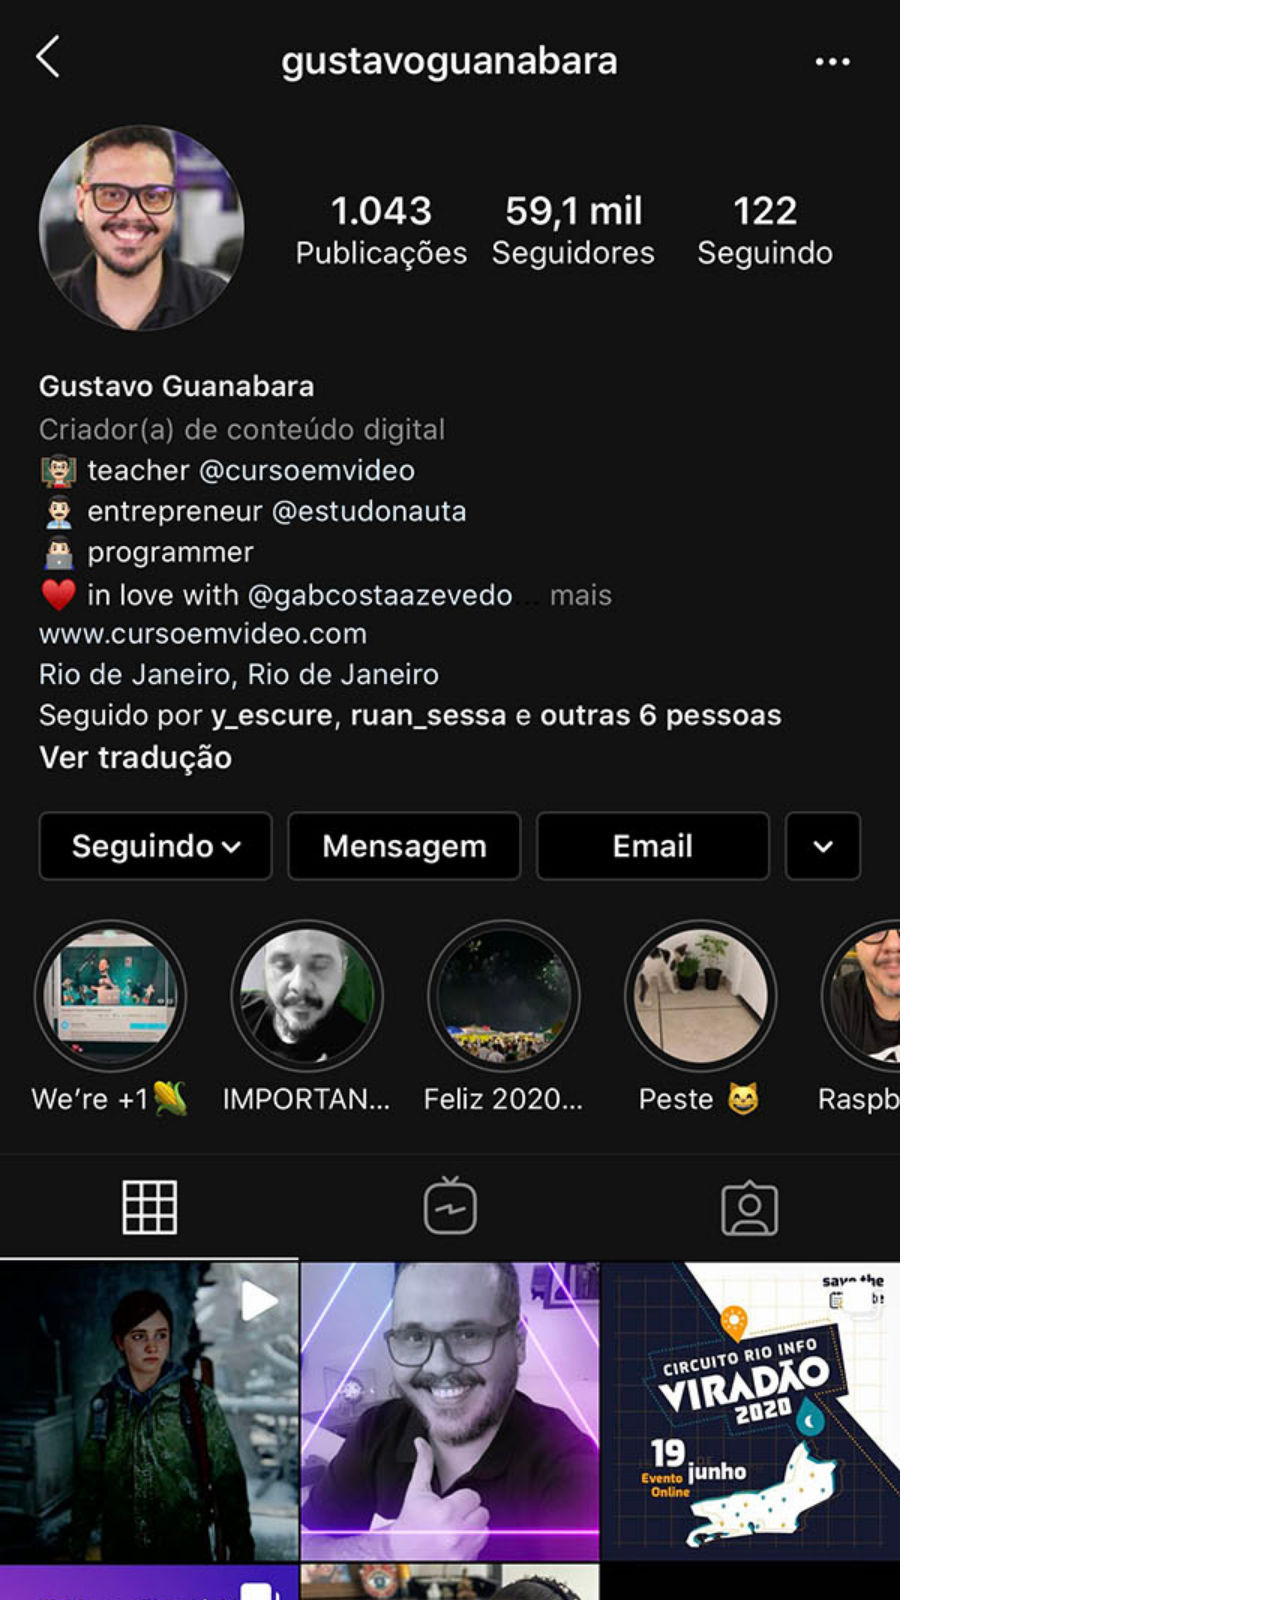
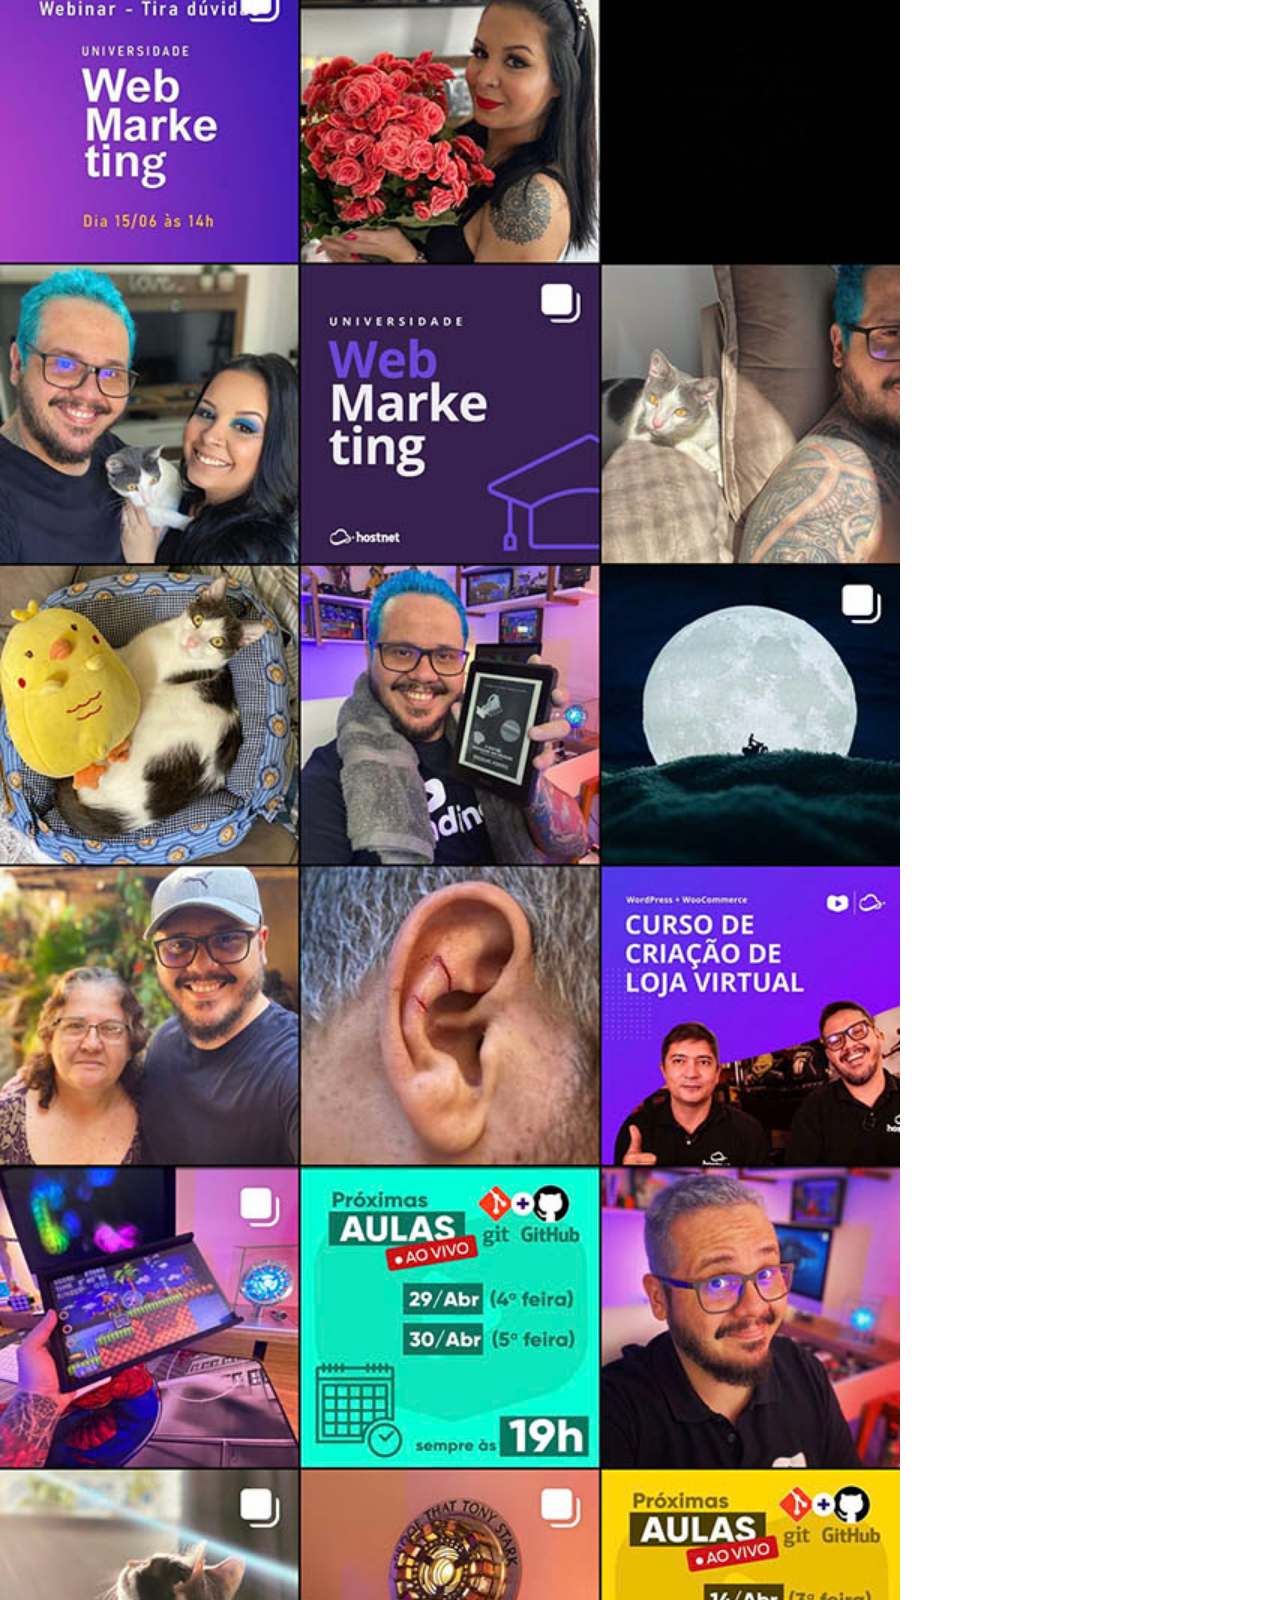
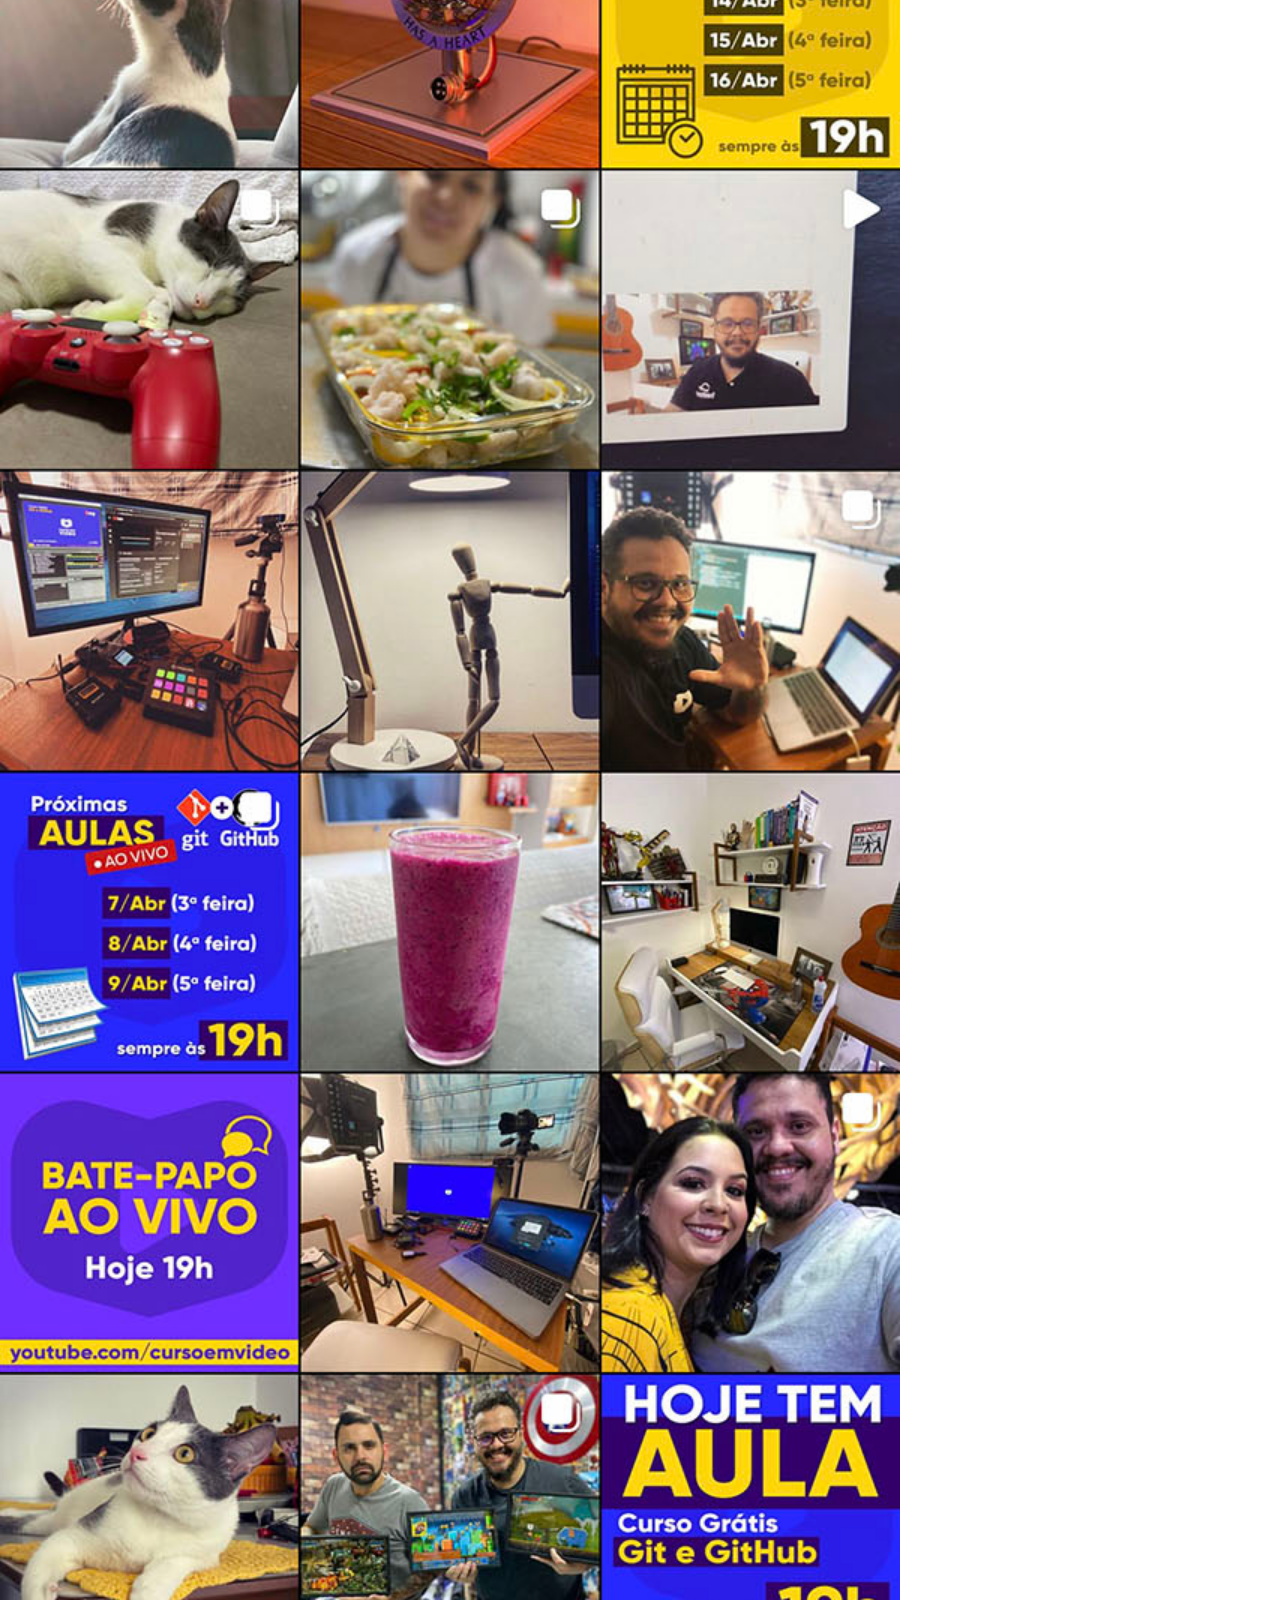
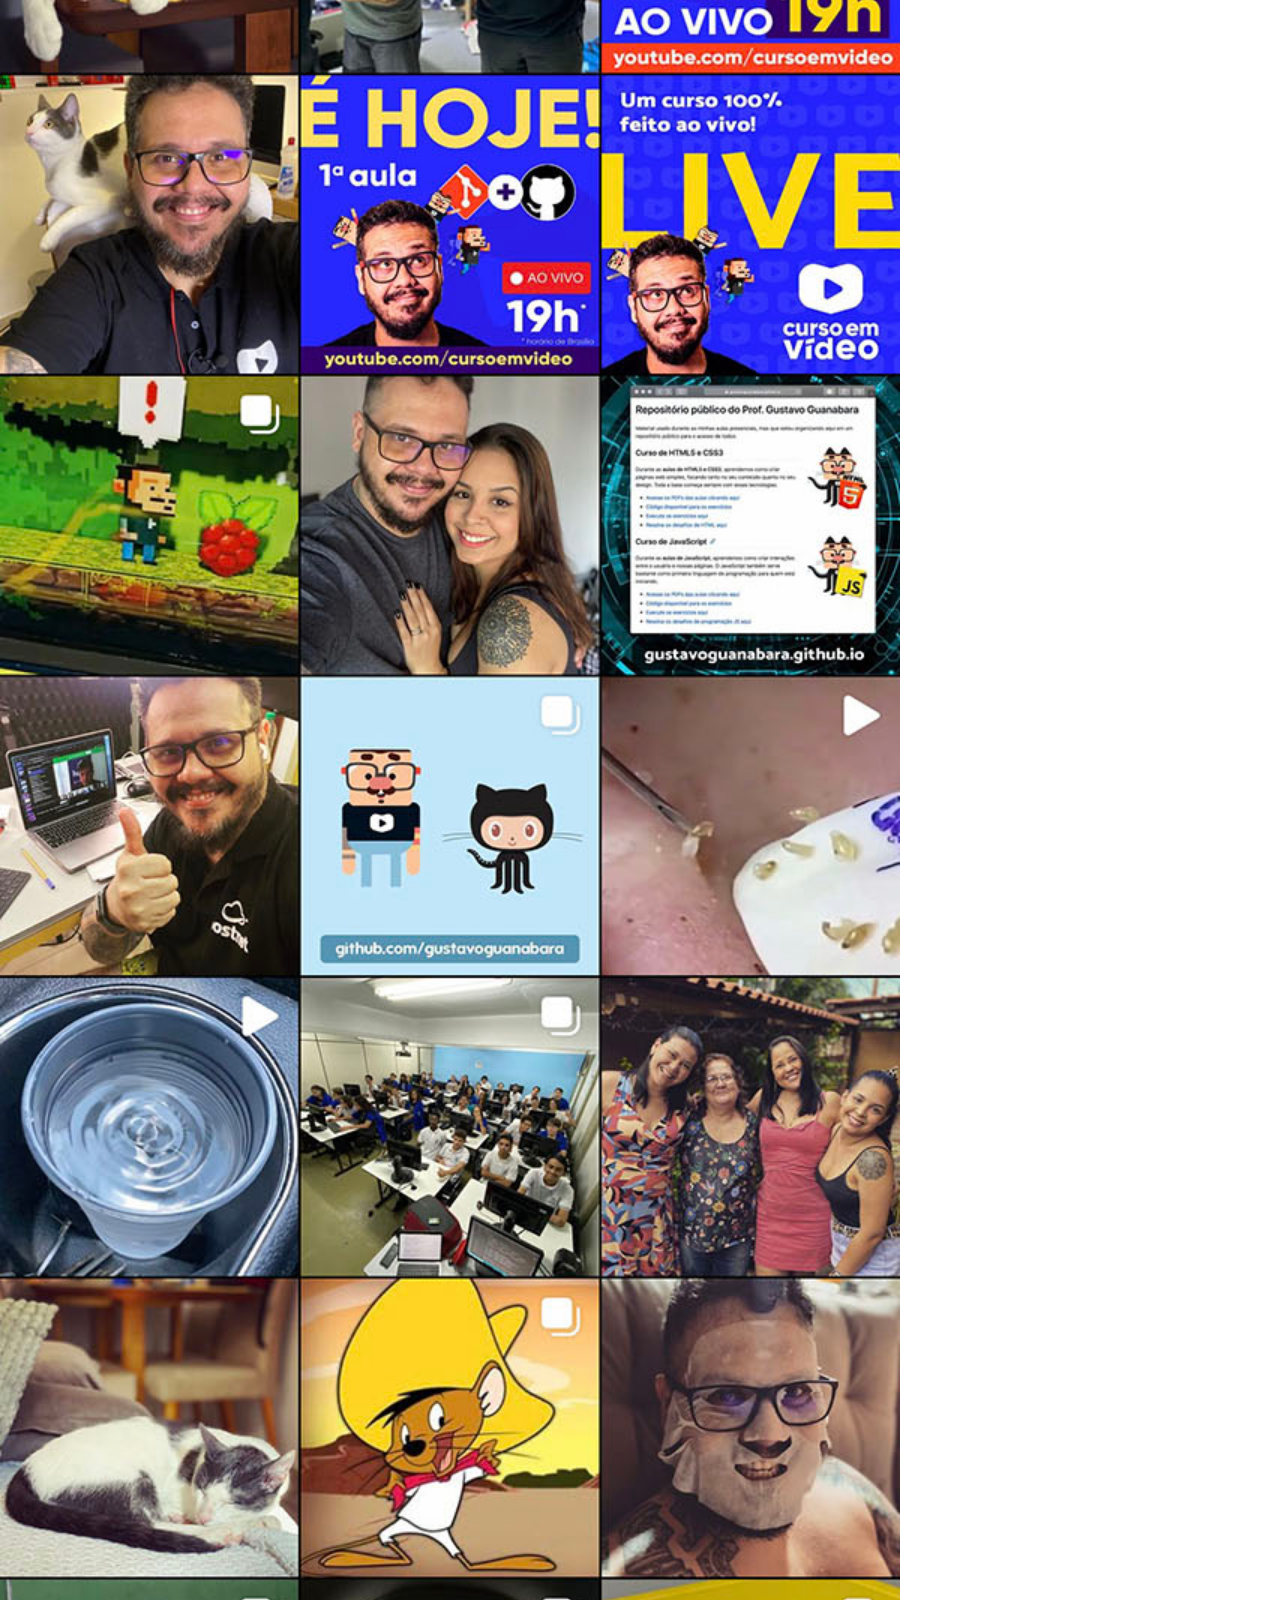
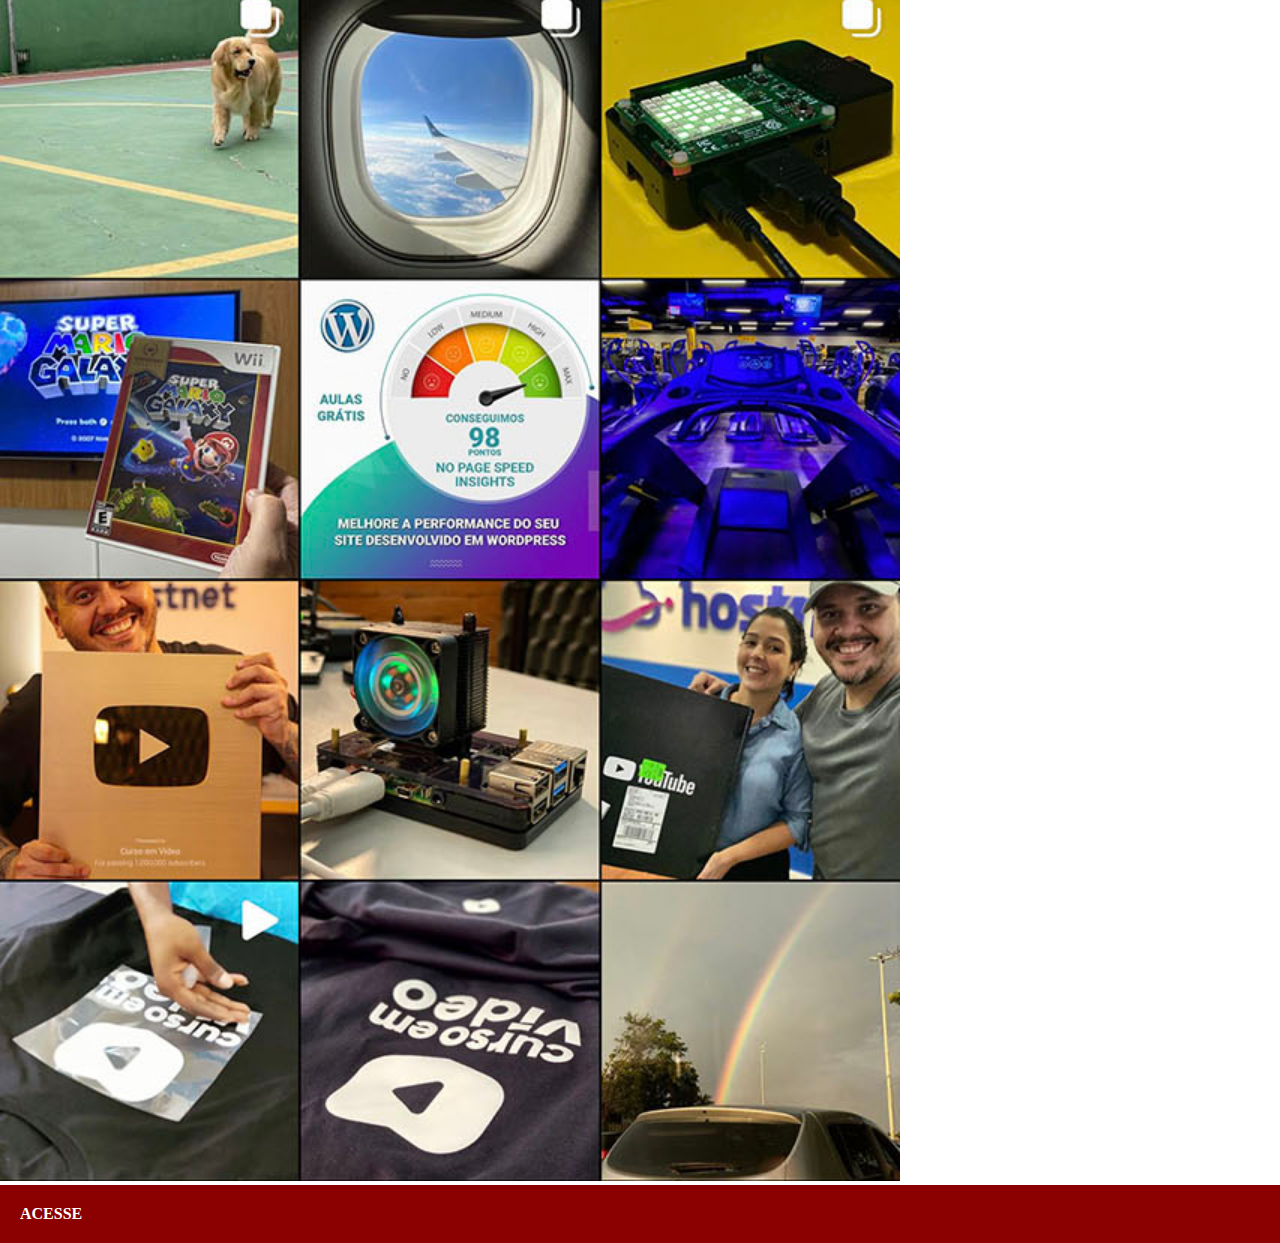
==== instagram.html @ 7c74e783 "Atualizando" ====
<!DOCTYPE html>
<html lang="pt-br">
<head>
    <meta charset="UTF-8">
    <meta name="viewport" content="width=device-width, initial-scale=1.0">
    <title>Instagram</title>
    <link rel="stylesheet" href="Estilos/social.css">
</head>
<body>
    <img src="./imagens/tela-instagram.jpg" alt="Instagram">
    <a href="https://www.instagram.com/leeoballarine/" target="_blank">ACESSE</a>
</body>
</html>
---- Estilos/social.css ----
@charset "UTF-8";
*{
    margin: 0px;
    padding: 0px;
   }
   ::-webkit-scrollbar{
    width: 0px;
    height: 0px;
   }
   img{
        width: 100vh;
   }
   a{
    display: block;
    background-color: darkred;
    color: white;
    padding: 20px;
    font-weight: bolder;
    text-decoration: none;
   }
   a:hover{
    background-color: red;

   }
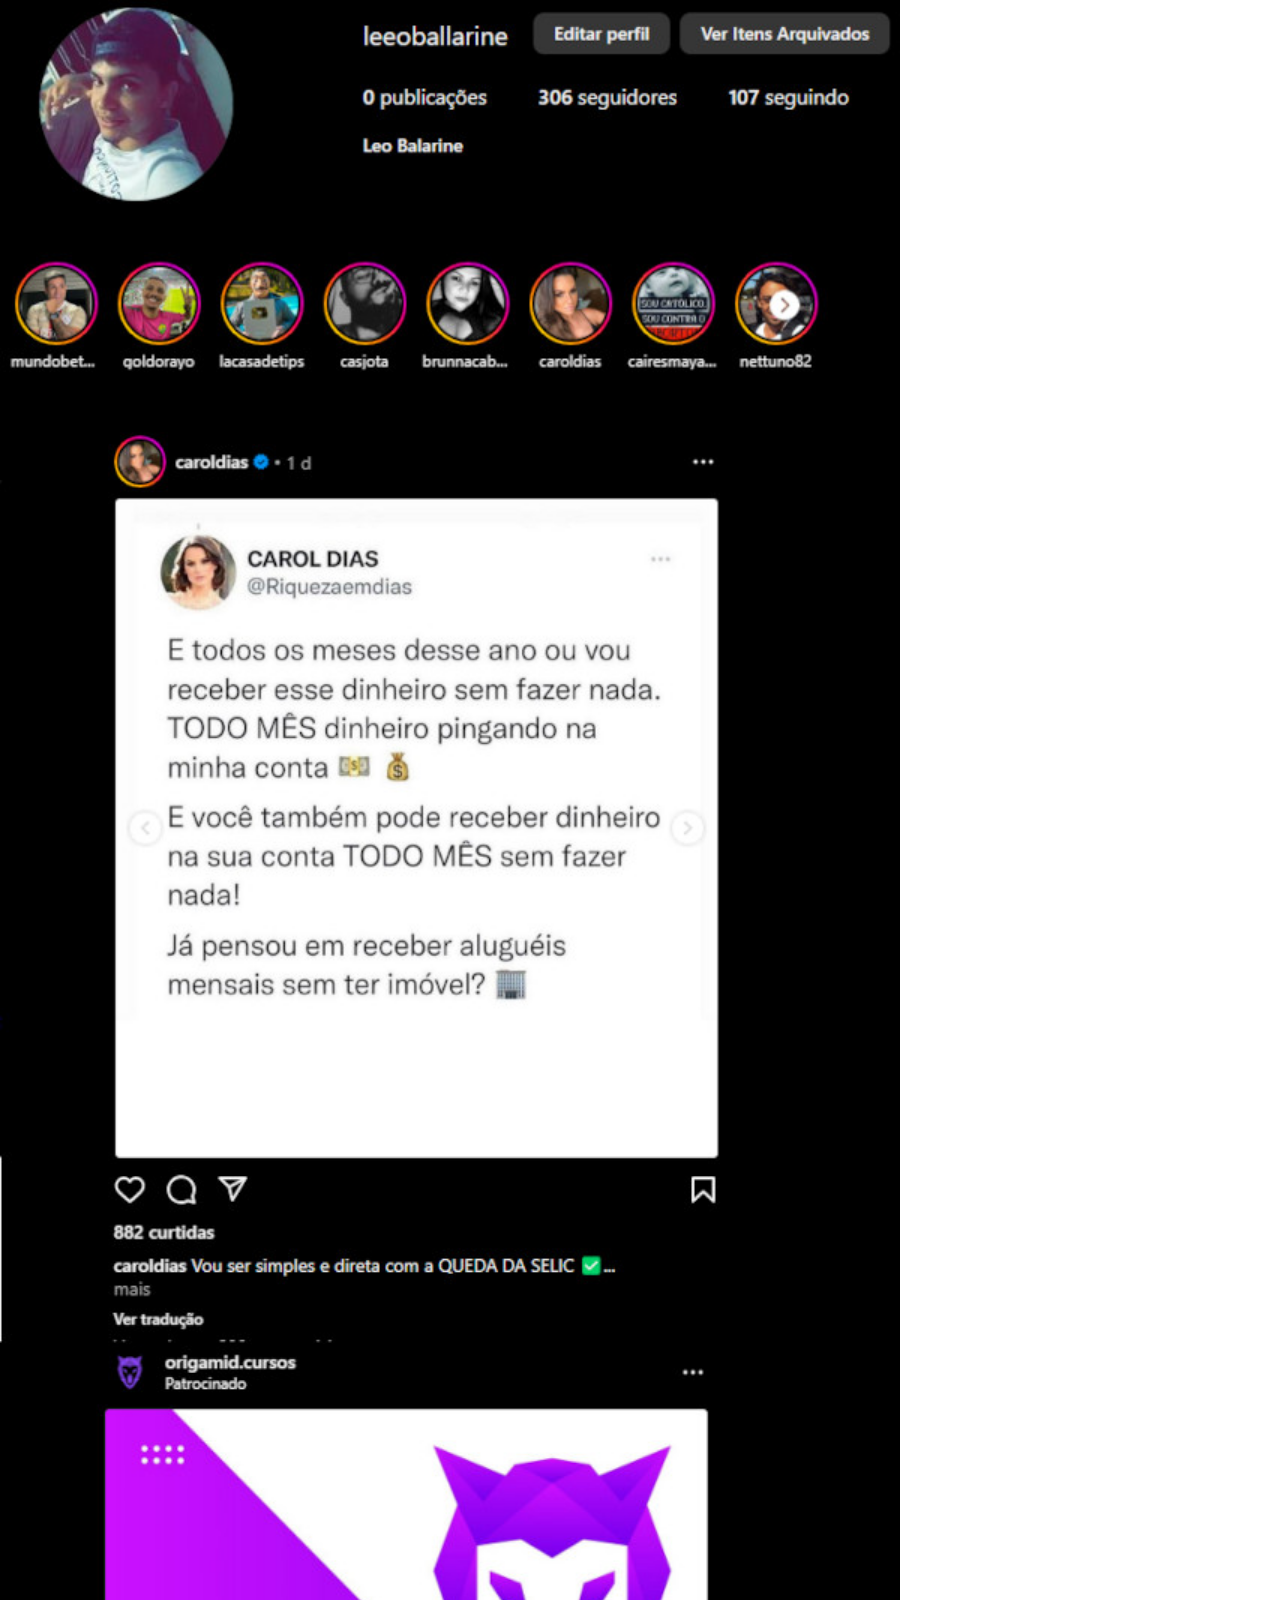
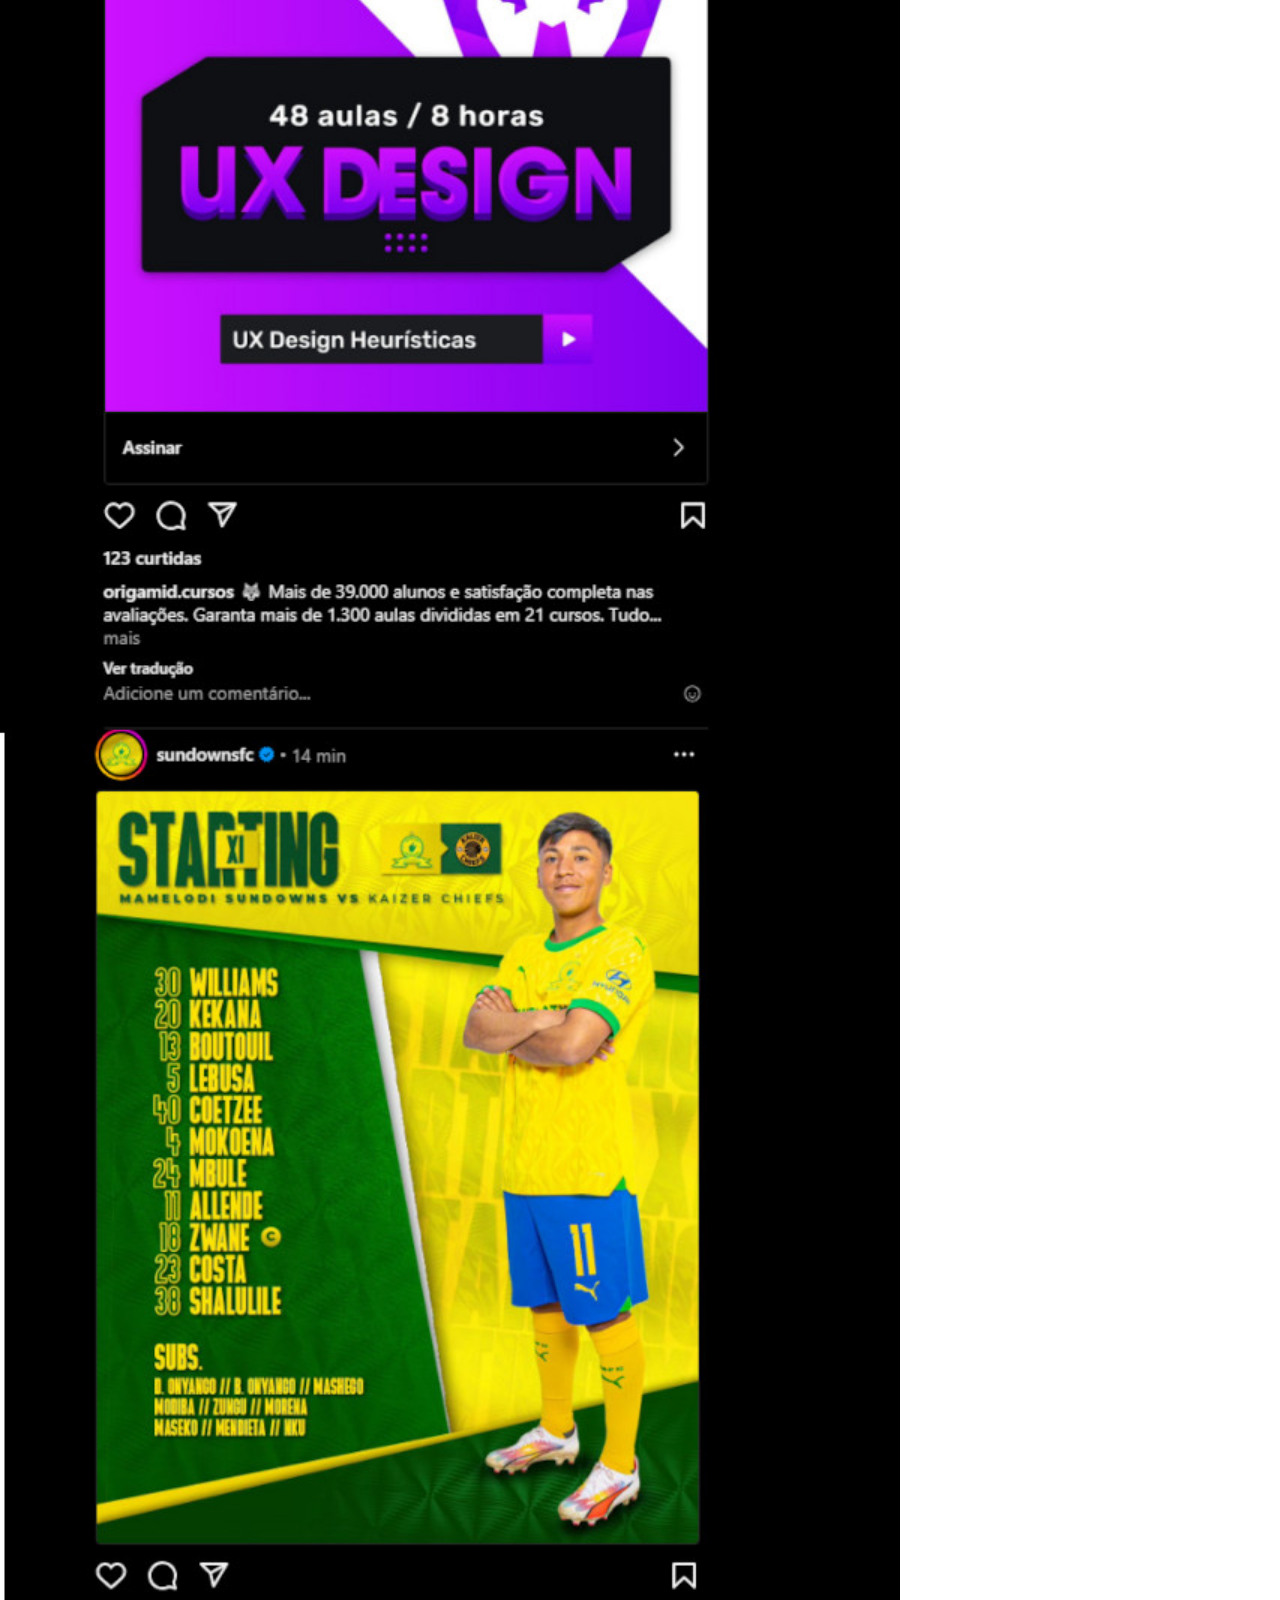
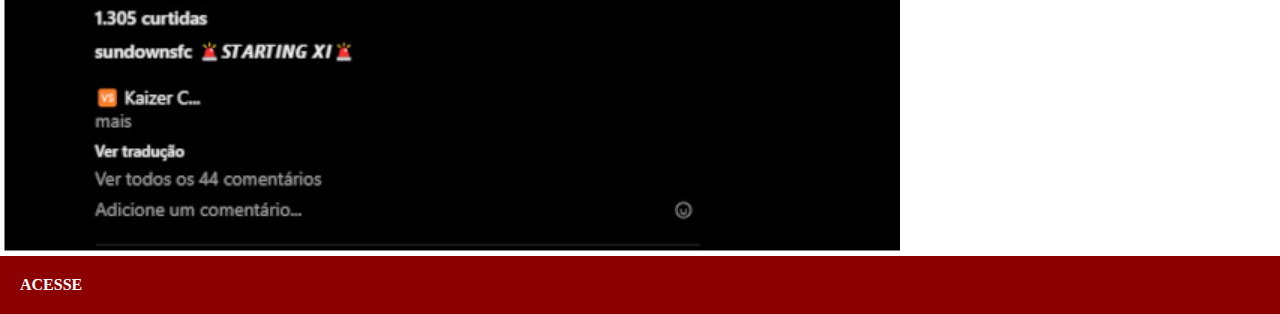
==== commit fccae7ee: "Atualização" ====
--- a/instagram.html
+++ b/instagram.html
@@ -7,7 +7,7 @@
     <link rel="stylesheet" href="Estilos/social.css">
 </head>
 <body>
-    <img src="./imagens/tela-instagram.jpg" alt="Instagram">
+    <img src="./imagens/instagran.jpg" alt="Instagram">
     <a href="https://www.instagram.com/leeoballarine/" target="_blank">ACESSE</a>
 </body>
 </html>--- a/Estilos/social.css
+++ b/Estilos/social.css
@@ -9,6 +9,7 @@
    }
    img{
         width: 100vh;
+      
    }
    a{
     display: block;
